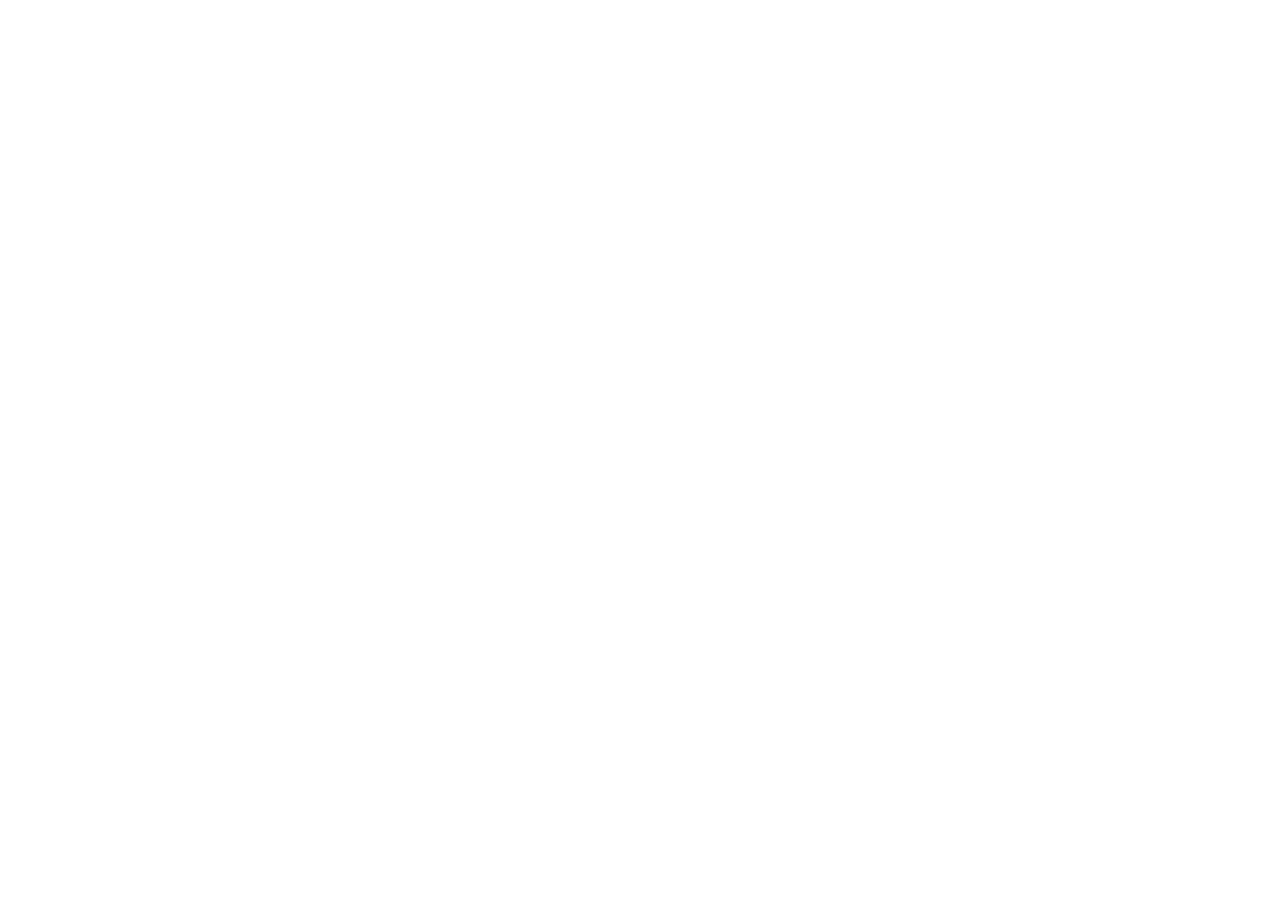
==== index.html @ ed91369b "CSS reset" ====
<!DOCTYPE html>
<html lang="en">

<head>
	<meta charset="UTF-8">
	<meta name="viewport" content="width=device-width, initial-scale=1.0">
	<link rel="stylesheet" href="/style.css">
	<title>Document</title>
</head>

<body>
	<script src="/main.js"></script>
</body>

</html>
---- style.css ----
/* ---------- */
/* RESET */
/* ---------- */

/* https://andy-bell.co.uk/a-more-modern-css-reset/ */

/* box sizing rules */
*, 
*::before,
*::after {
	box-sizing: border-box;
}

/* reset margins */
body, h1, h2, h3, h4, h5, p, figure, picture {
	margin: 0;
}

body {
	line-height: 1.5;
	min-height: 100vh;

}

/* make images easier to work with */
img,
picture {
	max-width: 100%;
	display: block;
}

/* make form elements easier to work with */
input, button, textarea, select {
	font: inherit;
}

/* remove animations for people who've turned them off */
@media (prefers-reduced-motion: reduce) {
	* {
		animation-duration: 0.01ms !important;
		animation-iteration-count: 1 !important;
		transition-duration: 0.01ms !important;
		scroll-behavior: auto !important;
	}
}
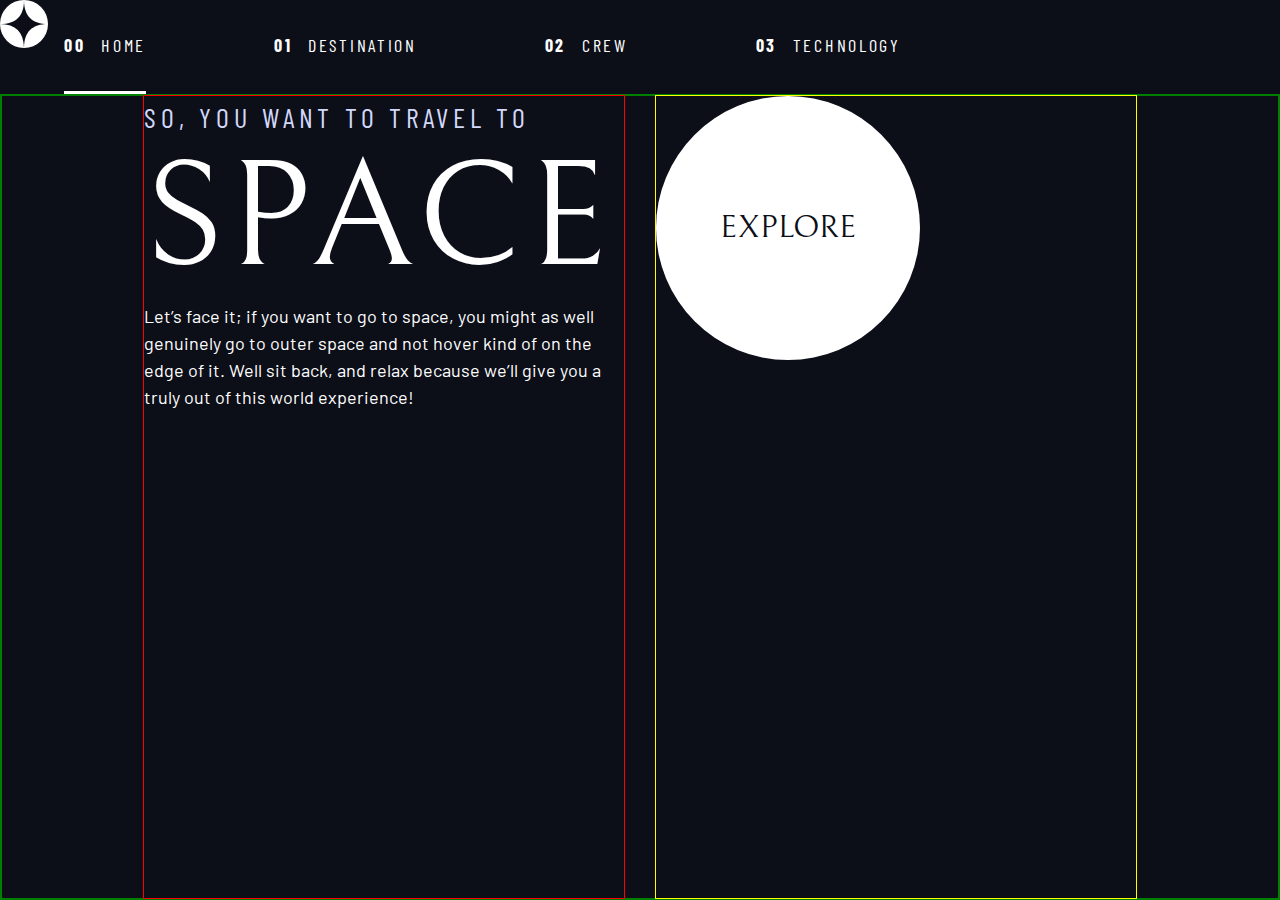
==== commit 8637cf40: "grid settings" ====
--- a/index.html
+++ b/index.html
@@ -2,14 +2,63 @@
 <html lang="en">
 
 <head>
-	<meta charset="UTF-8">
-	<meta name="viewport" content="width=device-width, initial-scale=1.0">
-	<link rel="stylesheet" href="/style.css">
-	<title>Document</title>
+  <meta charset="UTF-8" />
+  <meta name="viewport" content="width=device-width, initial-scale=1.0" />
+  <link rel="icon" type="image/png" sizes="32x32" href="./assets/favicon-32x32.png" />
+  <link rel="preconnect" href="https://fonts.googleapis.com" />
+  <link rel="preconnect" href="https://fonts.gstatic.com" crossorigin />
+  <link
+    href="https://fonts.googleapis.com/css2?family=Barlow+Condensed:wght@400;700&family=Bellefair&family=Barlow:wght@400;700&display=swap"
+    rel="stylesheet" />
+  <link rel="stylesheet" href="style.css" />
+
+  <title>Frontend Mentor | Space tourism website</title>
 </head>
 
-<body>
-	<script src="/main.js"></script>
+<body class="home">
+  <header class="primary-header flex">
+    <div>
+      <img src="/assets/shared/logo.svg" alt="space tourism logo" class="logo" />
+    </div>
+    <nav>
+      <ul class="primary-navigation underline-indicators flex">
+        <li class="active">
+          <a href="index.html" class="ufs-300 ff-sans-cond uppercase text-white letter-spacing-2"><span>00</span>
+            Home</a>
+        </li>
+        <li>
+          <a href="destination.html" class="ufs-300 ff-sans-cond uppercase text-white letter-spacing-2"><span>01</span>
+            Destination</a>
+        </li>
+        <li>
+          <a href="crew.html" class="ufs-300 ff-sans-cond uppercase text-white letter-spacing-2"><span>02</span>
+            Crew</a>
+        </li>
+        <li>
+          <a href="technology.html" class="ufs-300 ff-sans-cond uppercase text-white letter-spacing-2"><span>03</span>
+            Technology</a>
+        </li>
+      </ul>
+    </nav>
+  </header>
+  <div class="grid-container">
+    <div>
+      <h1 class="text-accent fs-500 ff-sans-cond uppercase letter-spacing-1">
+        So, you want to travel to
+        <span class="fs-900 ff-serif text-white">Space</span>
+      </h1>
+      <p>
+        Let’s face it; if you want to go to space, you might as well genuinely
+        go to outer space and not hover kind of on the edge of it. Well sit
+        back, and relax because we’ll give you a truly out of this world
+        experience!
+      </p>
+    </div>
+    <!-- explore button -->
+    <div>
+      <a href="#" class="large-button uppercase ff-serif fs-600 bg-white text-dark">Explore</a>
+    </div>
+  </div>
 </body>
 
 </html>--- a/style.css
+++ b/style.css
@@ -1,46 +1,353 @@
-/* ---------- */
-/* RESET */
-/* ---------- */
-
-/* https://andy-bell.co.uk/a-more-modern-css-reset/ */
-
-/* box sizing rules */
-*, 
+/* ------------------- */
+/* Custom properties   */
+/* ------------------- */
+
+:root {
+	/* colors */
+    --clr-dark: 230 35% 7%;
+    --clr-light: 231 77% 90%;
+    --clr-white: 0 0% 100%;
+/* fonts */
+	 	--fs-900: 9.375rem;
+    --fs-800: 6.25rem;
+    --fs-700: 3.5rem;
+    --fs-600: 2rem;
+    --fs-500: 1.75rem;
+    --fs-400: 1.125rem;
+    --fs-300: 1rem;
+    --fs-200: 0.875rem;
+		/* font-families */
+	--ff-serif: "Bellefair", serif;
+    --ff-sans-cond: "Barlow Condensed", sans-serif;
+    --ff-sans-normal: "Barlow", sans-serif;
+
+		
+	}
+	
+
+
+/* ------------------- */
+/* Reset               */
+/* ------------------- */
+
+/* https://piccalil.li/blog/a-modern-css-reset/ */
+
+/* Box sizing */
+*,
 *::before,
 *::after {
-	box-sizing: border-box;
-}
-
-/* reset margins */
-body, h1, h2, h3, h4, h5, p, figure, picture {
-	margin: 0;
-}
-
+    box-sizing: border-box;
+}
+
+/* Reset margins */
+body,
+h1,
+h2,
+h3,
+h4,
+h5,
+p,
+figure,
+picture {
+    margin: 0; 
+}
+
+h1,
+h2,
+h3,
+h4,
+h5,
+h6,
+p {
+	font-weight: 400;
+}
+
+h1,
+h2,
+h3,
+h4,
+h5,
+h6 {
+	text-transform: uppercase;
+}
+/* set up the body */
 body {
-	line-height: 1.5;
-	min-height: 100vh;
-
+    font-family: var(--ff-sans-normal);
+    font-size: var(--fs-400);
+    color: hsl(var(--clr-white));	
+    background-color: hsl( var(--clr-dark));
+  	line-height: 1.5;
+  	min-height: 100vh;
+    display: grid;
+    grid-template-rows: min-content 1fr;
 }
 
 /* make images easier to work with */
 img,
-picture {
-	max-width: 100%;
-	display: block;
+picutre {
+    max-width: 100%;
+    display: block;
 }
 
 /* make form elements easier to work with */
-input, button, textarea, select {
-	font: inherit;
+input,
+button,
+textarea,
+select {
+    font: inherit;
 }
 
 /* remove animations for people who've turned them off */
-@media (prefers-reduced-motion: reduce) {
-	* {
-		animation-duration: 0.01ms !important;
-		animation-iteration-count: 1 !important;
-		transition-duration: 0.01ms !important;
-		scroll-behavior: auto !important;
-	}
-}
-
+@media (prefers-reduced-motion: reduce) {  
+  *,
+  *::before,
+  *::after {
+    animation-duration: 0.01ms !important;
+    animation-iteration-count: 1 !important;
+    transition-duration: 0.01ms !important;
+    scroll-behavior: auto !important;
+  }
+}
+
+
+/* ------------------- */
+/* Utility classes     */
+/* ------------------- */
+
+/* general */
+
+.flex {
+    display: flex;
+    gap: var(--gap, 1rem);
+}
+
+.grid {
+    display: grid;
+    gap: var(--gap, 1rem);
+}
+
+/* .flow  > *:where(:not(:first-child)) {
+    margin-top: var(--flow-space, 1rem);
+    outline: 1px solid red;
+} */
+
+.container {
+    padding-inline: 2em;
+    margin-inline: auto;
+    max-width: 80rem;
+}
+
+.grid-container {
+    display: grid;
+    column-gap: var(--container-gap, 2rem);
+    grid-template-columns: minmax(2rem, 1fr) repeat(2, minmax(0, 30rem)) minmax(2rem, 1fr);
+    border: 2px solid green;
+}
+
+@media (min-width: 720px ) {
+    .grid-container {
+        display: grid;
+        column-gap: var(--container-gap, 2rem);
+        grid-template-columns: minmax(2rem, 1fr) repeat(2, minmax(0, 30rem)) minmax(2rem, 1fr);
+        border: 2px solid green;
+    }
+
+    .grid-container > *:first-child {
+        grid-column: 2;
+        outline: 1px solid red;
+    }
+
+    .grid-container > *:last-child {
+        grid-column: 3;
+        outline: 1px solid yellow;
+    }
+}
+
+.grid-container > *:first-child {
+    grid-column: 2;
+    outline: 1px solid red;
+}
+
+.grid-container > *:last-child {
+    grid-column: 3;
+    outline: 1px solid yellow;
+}
+
+.sr-only {
+  position: absolute; 
+  width: 1px;
+  height: 1px;
+  padding: 0;
+  margin: -1px; 
+  overflow: hidden;
+  clip: rect(0, 0, 0, 0);
+  white-space: nowrap; /* added line */
+  border: 0;
+}
+
+/* colors */
+
+.bg-dark { background-color: hsl( var(--clr-dark) );}
+.bg-accent { background-color: hsl( var(--clr-light) );}
+.bg-white { background-color: hsl( var(--clr-white) );}
+
+.text-dark { color: hsl( var(--clr-dark) );}
+.text-accent { color: hsl( var(--clr-light) );}
+.text-white { color: hsl( var(--clr-white) );}
+
+/* typography */
+
+.ff-serif { font-family: var(--ff-serif); } 
+.ff-sans-cond { font-family: var(--ff-sans-cond); } 
+.ff-sans-normal { font-family: var(--ff-sans-normal); } 
+
+.letter-spacing-1 { letter-spacing: 4.75px; } 
+.letter-spacing-2 { letter-spacing: 2.7px; } 
+.letter-spacing-3 { letter-spacing: 2.35px; } 
+
+.uppercase { text-transform: uppercase; }
+
+.fs-900 { font-size: var(--fs-900); }
+.fs-800 { font-size: var(--fs-800); }
+.fs-700 { font-size: var(--fs-700); }
+.fs-600 { font-size: var(--fs-600); }
+.fs-500 { font-size: var(--fs-500); }
+.fs-400 { font-size: var(--fs-400); }
+.fs-300 { font-size: var(--fs-300); }
+.fs-200 { font-size: var(--fs-200); }
+
+.fs-900,
+.fs-800,
+.fs-700,
+.fs-600 {
+    line-height: 1.1;
+}
+
+.numbered-title {
+    font-family: var(--ff-sans-cond);
+    font-size: var(--fs-500);
+    text-transform: uppercase;
+    letter-spacing: 4.72px;
+    color: hsl( var(--clr-white) );
+}
+
+.numbered-title span {
+    margin-right: .5em;
+    font-weight: 700;
+    color:hsl( var(--clr-white)/.25 );
+}
+
+/* ------------------- */
+/* Components   */
+/* ------------------- */
+
+.large-button {
+    position: relative;
+    display: inline-grid;
+    z-index: 1;
+    place-items: center;
+    padding: 0 2em;
+    aspect-ratio: 1;
+    border-radius: 50%;
+    text-decoration: none;
+}
+
+.large-button::after {
+    content: '';
+    position: absolute;
+    z-index: -1;
+    width: 100%;
+    height: 100%;
+    background:  hsl(var(--clr-white)/.15);
+    border-radius: 50%;
+    opacity: 0;
+    transition: opacity 500ms linear,  transform 750ms ease-in-out;
+}
+
+.large-button:hover::after,
+.large-button:focus::after {
+    opacity: 1;
+    transform: scale(1.5);
+}
+
+.primary-navigation {
+    --gap: 8rem;
+    --underline-gap: 2rem;
+    list-style: none;
+    padding: 0;
+    margin: 0;
+}
+
+.primary-navigation a {
+    text-decoration: none;
+}
+
+.primary-navigation a > span {
+    font-weight: 700;
+    margin-right: .5em;
+}
+
+.underline-indicators > * {
+    cursor: pointer;
+    padding: var(--underline-gap, 1rem) 0;
+    border: 0;
+    border-bottom: .2rem solid hsl( var(--clr-white) / 0 );
+}
+
+.underline-indicators > *:hover,
+.underline-indicators > *:focus
+{
+    border-color: hsl(var(--clr-white)/.5);
+}
+
+.underline-indicators > .active,
+.underline-indicators > [aria-selected="true"]
+{
+    color: hsl(var(--clr-white)/1);        
+    border-color: hsl(var(--clr-white)/1);
+}
+
+.tab-list {
+    --gap: 2rem;  
+}
+
+.dot-indicators > * {
+    cursor: pointer;
+    border: 0;
+    border-radius: 50%;
+    padding: .5rem;
+    background-color: hsl(var(--clr-white)/.25);
+}
+
+.dot-indicators > *:hover,
+.dot-indicators > *:focus
+{
+    background-color: hsl(var(--clr-white)/.5);
+}
+
+.dot-indicators > [aria-selected="true"]
+{
+    background-color: hsl(var(--clr-white)/1);
+}
+
+.numbered-indicators > * {
+    cursor: pointer;
+    border-radius: 50%;
+    padding: 1rem;
+    color: white;
+    background-color: hsl(var(--clr-dark));
+    border-style: solid;
+    border-color: hsl(var(--clr-white)/.25);
+}
+
+.numbered-indicators > *:hover,
+.numbered-indicators > *:focus
+{
+    border-color: hsl(var(--clr-white));
+}
+
+.numbered-indicators > [aria-selected="true"]
+{
+    background-color: hsl(var(--clr-white));
+    color: hsl(var(--clr-dark));
+}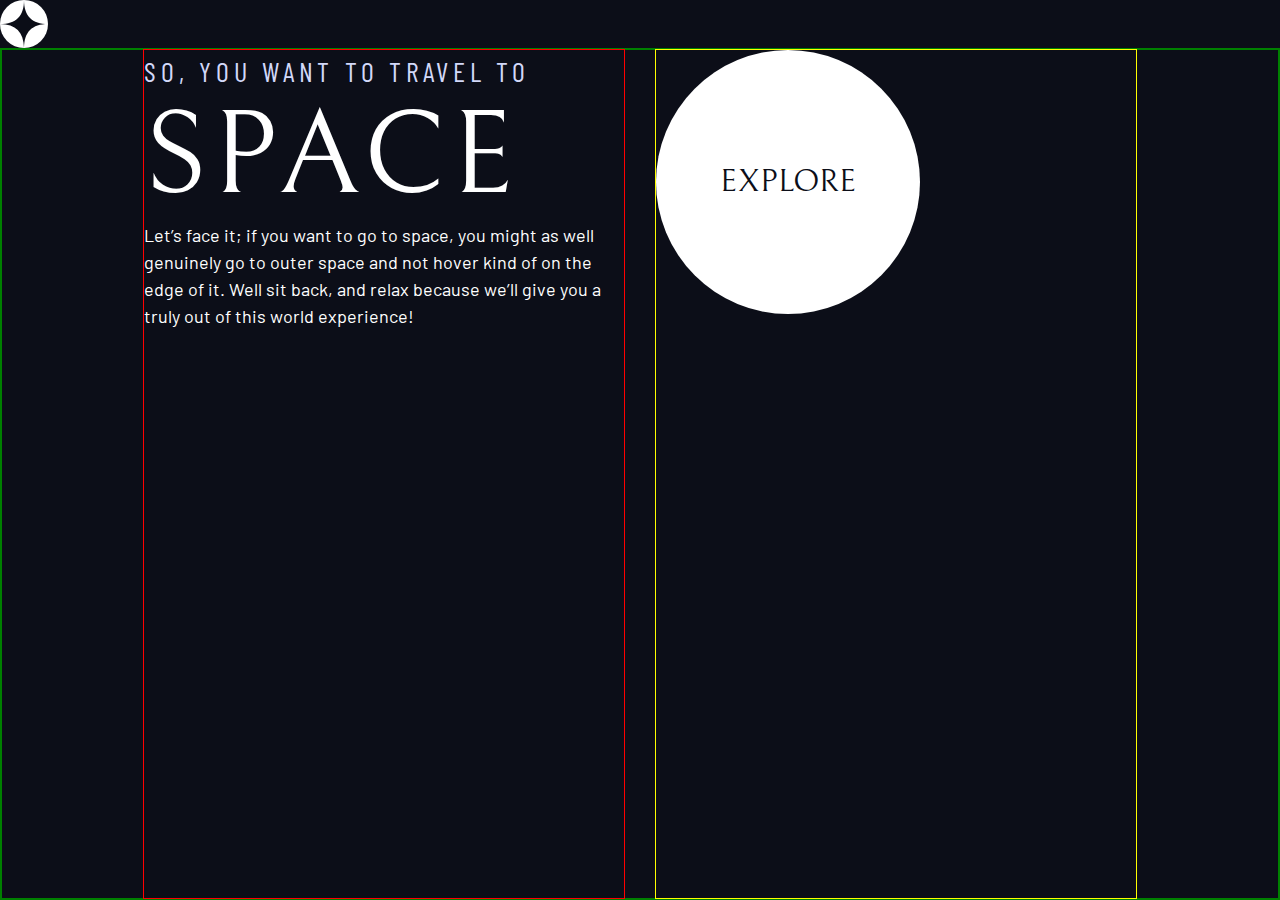
==== commit 7e41ded6: "responsive typography 1" ====
--- a/index.html
+++ b/index.html
@@ -20,7 +20,7 @@
     <div>
       <img src="/assets/shared/logo.svg" alt="space tourism logo" class="logo" />
     </div>
-    <nav>
+    <!-- <nav>
       <ul class="primary-navigation underline-indicators flex">
         <li class="active">
           <a href="index.html" class="ufs-300 ff-sans-cond uppercase text-white letter-spacing-2"><span>00</span>
@@ -39,7 +39,7 @@
             Technology</a>
         </li>
       </ul>
-    </nav>
+    </nav> -->
   </header>
   <div class="grid-container">
     <div>
--- a/style.css
+++ b/style.css
@@ -8,23 +8,40 @@
     --clr-light: 231 77% 90%;
     --clr-white: 0 0% 100%;
 /* fonts */
-	 	--fs-900: 9.375rem;
-    --fs-800: 6.25rem;
-    --fs-700: 3.5rem;
-    --fs-600: 2rem;
+    --fs-900: clamp(5rem, 8vw + 1rem, 9.375rem);
+    --fs-800: 3.5rem;
+    --fs-700: 1.5rem;
+    --fs-600: 1rem;
     --fs-500: 1.75rem;
-    --fs-400: 1.125rem;
+    --fs-400: 0.9375rem;
     --fs-300: 1rem;
     --fs-200: 0.875rem;
-		/* font-families */
+    /* font-families */
 	--ff-serif: "Bellefair", serif;
     --ff-sans-cond: "Barlow Condensed", sans-serif;
     --ff-sans-normal: "Barlow", sans-serif;
-
-		
 	}
-	
-
+
+@media (min-width: 35em) {
+    :root {
+        --fs-800: 5rem;
+        --fs-700: 2.5rem;
+        --fs-600: 1.5rem;
+        --fs-400: 1rem;
+}
+    }
+
+@media (min-width: 45em) {
+    :root {
+        --fs-800: 6.25rem;
+        --fs-700: 3.5rem;
+        --fs-600: 2rem;
+        --fs-500: 1.75rem;
+        --fs-400: 1.125rem;
+        --fs-300: 1rem;
+        --fs-200: 0.875rem;
+        }
+}
 
 /* ------------------- */
 /* Reset               */
@@ -78,6 +95,7 @@
     background-color: hsl( var(--clr-dark));
   	line-height: 1.5;
   	min-height: 100vh;
+
     display: grid;
     grid-template-rows: min-content 1fr;
 }
@@ -126,10 +144,9 @@
     gap: var(--gap, 1rem);
 }
 
-/* .flow  > *:where(:not(:first-child)) {
+.flow > *:where(:not(:first-child)) {
     margin-top: var(--flow-space, 1rem);
-    outline: 1px solid red;
-} */
+}
 
 .container {
     padding-inline: 2em;
@@ -139,19 +156,15 @@
 
 .grid-container {
     display: grid;
-    column-gap: var(--container-gap, 2rem);
-    grid-template-columns: minmax(2rem, 1fr) repeat(2, minmax(0, 30rem)) minmax(2rem, 1fr);
     border: 2px solid green;
 }
 
-@media (min-width: 720px ) {
+@media (min-width: 45em) {
     .grid-container {
-        display: grid;
         column-gap: var(--container-gap, 2rem);
         grid-template-columns: minmax(2rem, 1fr) repeat(2, minmax(0, 30rem)) minmax(2rem, 1fr);
-        border: 2px solid green;
     }
-
+    
     .grid-container > *:first-child {
         grid-column: 2;
         outline: 1px solid red;
@@ -161,16 +174,6 @@
         grid-column: 3;
         outline: 1px solid yellow;
     }
-}
-
-.grid-container > *:first-child {
-    grid-column: 2;
-    outline: 1px solid red;
-}
-
-.grid-container > *:last-child {
-    grid-column: 3;
-    outline: 1px solid yellow;
 }
 
 .sr-only {
@@ -243,12 +246,12 @@
 
 .large-button {
     position: relative;
+    z-index: 1;
     display: inline-grid;
-    z-index: 1;
     place-items: center;
     padding: 0 2em;
+    border-radius: 50%;
     aspect-ratio: 1;
-    border-radius: 50%;
     text-decoration: none;
 }
 
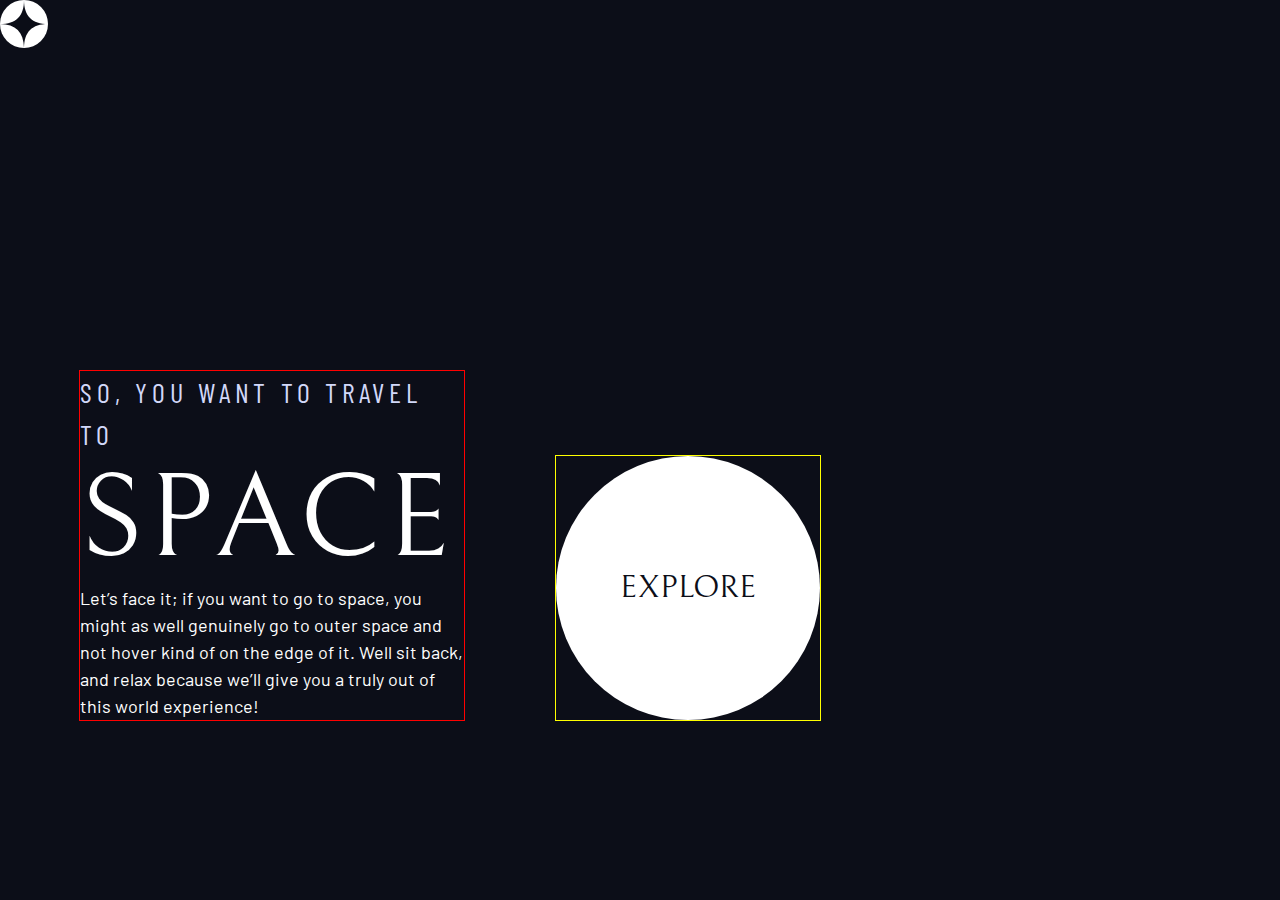
==== commit 46038a12: "layout settings" ====
--- a/index.html
+++ b/index.html
@@ -41,11 +41,11 @@
       </ul>
     </nav> -->
   </header>
-  <div class="grid-container">
+  <div class="grid-container grid-container--home" style="max-width: 60rem">
     <div>
       <h1 class="text-accent fs-500 ff-sans-cond uppercase letter-spacing-1">
         So, you want to travel to
-        <span class="fs-900 ff-serif text-white">Space</span>
+        <span class="d-block fs-900 ff-serif text-white">Space</span>
       </h1>
       <p>
         Let’s face it; if you want to go to space, you might as well genuinely
--- a/style.css
+++ b/style.css
@@ -139,6 +139,10 @@
     gap: var(--gap, 1rem);
 }
 
+.d-block {
+    display: block;
+}
+
 .grid {
     display: grid;
     gap: var(--gap, 1rem);
@@ -155,12 +159,21 @@
 }
 
 .grid-container {
+    text-align: center;
     display: grid;
-    border: 2px solid green;
-}
+    place-items: center;
+    padding-inline: 1rem;
+    /* border: 2px solid green; */
+}
+
+.grid-container * {
+    max-width: 50ch;
+}
+
 
 @media (min-width: 45em) {
     .grid-container {
+        text-align: left;
         column-gap: var(--container-gap, 2rem);
         grid-template-columns: minmax(2rem, 1fr) repeat(2, minmax(0, 30rem)) minmax(2rem, 1fr);
     }
@@ -173,6 +186,11 @@
     .grid-container > *:last-child {
         grid-column: 3;
         outline: 1px solid yellow;
+    }
+
+    .grid-container--home {
+        padding-bottom: max(6rem, 20vh);
+        align-items: end;
     }
 }
 
@@ -245,6 +263,7 @@
 /* ------------------- */
 
 .large-button {
+    font-size: 2rem;
     position: relative;
     z-index: 1;
     display: inline-grid;
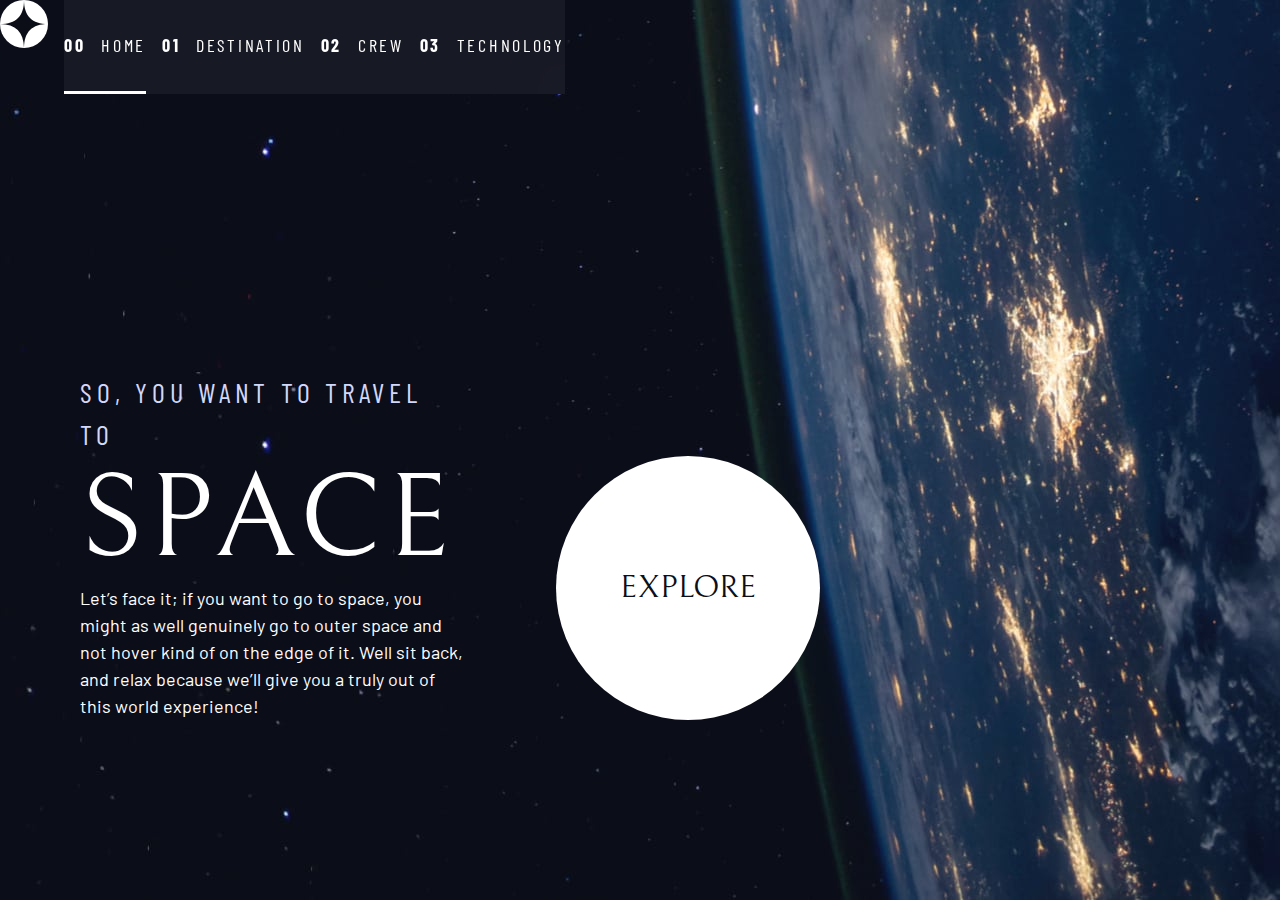
==== commit 9982b087: "mobile navigation styling & js" ====
--- a/index.html
+++ b/index.html
@@ -11,6 +11,7 @@
     href="https://fonts.googleapis.com/css2?family=Barlow+Condensed:wght@400;700&family=Bellefair&family=Barlow:wght@400;700&display=swap"
     rel="stylesheet" />
   <link rel="stylesheet" href="style.css" />
+  <script src="/index.js" defer></script>
 
   <title>Frontend Mentor | Space tourism website</title>
 </head>
@@ -20,8 +21,10 @@
     <div>
       <img src="/assets/shared/logo.svg" alt="space tourism logo" class="logo" />
     </div>
-    <!-- <nav>
-      <ul class="primary-navigation underline-indicators flex">
+    <button class="mobile-nav-toggle" aria-controls="primary-navigation"><span class="sr-only"
+        aria-expanded="false">Menu</span></button>
+    <nav>
+      <ul id="primary-navigation" data-visible="false" class="primary-navigation underline-indicators flex">
         <li class="active">
           <a href="index.html" class="ufs-300 ff-sans-cond uppercase text-white letter-spacing-2"><span>00</span>
             Home</a>
@@ -39,7 +42,7 @@
             Technology</a>
         </li>
       </ul>
-    </nav> -->
+    </nav>
   </header>
   <div class="grid-container grid-container--home" style="max-width: 60rem">
     <div>
@@ -59,6 +62,7 @@
       <a href="#" class="large-button uppercase ff-serif fs-600 bg-white text-dark">Explore</a>
     </div>
   </div>
+
 </body>
 
 </html>--- a/style.css
+++ b/style.css
@@ -98,6 +98,7 @@
 
     display: grid;
     grid-template-rows: min-content 1fr;
+    overflow-x: hidden;
 }
 
 /* make images easier to work with */
@@ -180,12 +181,10 @@
     
     .grid-container > *:first-child {
         grid-column: 2;
-        outline: 1px solid red;
     }
 
     .grid-container > *:last-child {
         grid-column: 3;
-        outline: 1px solid yellow;
     }
 
     .grid-container--home {
@@ -293,11 +292,54 @@
 }
 
 .primary-navigation {
-    --gap: 8rem;
+    /* --gap: 8rem; */
     --underline-gap: 2rem;
     list-style: none;
     padding: 0;
     margin: 0;
+    background-color: hsl(var(--clr-white)/.05);
+    backdrop-filter: blur(2rem);
+}
+
+.primary-navigation[data-visible="true"] {
+    transform: translateX(0);
+}
+
+.mobile-nav-toggle {
+    display: none;
+}
+
+@media (max-width: 35rem) {
+    .primary-navigation {
+        --underline-gap: 0rem;
+        position: fixed;
+        z-index: 1000;
+        inset: 0 0 0 20%;
+        list-style: none;
+        padding: min(20rem, 15vh) 2rem;
+        margin: 0;
+        flex-direction: column;
+        transform: translateX(100%);
+    }
+
+    .mobile-nav-toggle {
+    display: block;
+    position: absolute;
+    z-index: 2000;
+    right: 1rem;
+    top: 2rem;
+    background: transparent;
+    background-image: url("/assets/shared/icon-hamburger.svg");
+    background-repeat: no-repeat;
+    width: 1.5rem;
+    aspect-ratio: 1;
+    border: 0;
+
+}
+
+    .primary-navigation.underline-indicators > .active {
+        border: 0;
+    }
 }
 
 .primary-navigation a {
@@ -372,4 +414,35 @@
 {
     background-color: hsl(var(--clr-white));
     color: hsl(var(--clr-dark));
+}
+
+/* ------------------- */
+/* Page specifics  */
+/* ------------------- */
+
+
+body {
+    background-size: cover;
+    background-position: bottom center;
+}
+.home {
+    background-image: url("./assets/home/background-home-mobile.jpg");
+}
+
+@media (min-width: 35rem) {
+    body {
+    background-size: cover;
+    background-position: center center;
+}
+    
+    .home {
+        background-image: url("./assets/home/background-home-tablet.jpg");
+    }
+}
+
+@media (min-width: 45rem) {
+    
+    .home {
+        background-image: url("./assets/home/background-home-desktop.jpg");
+    }
 }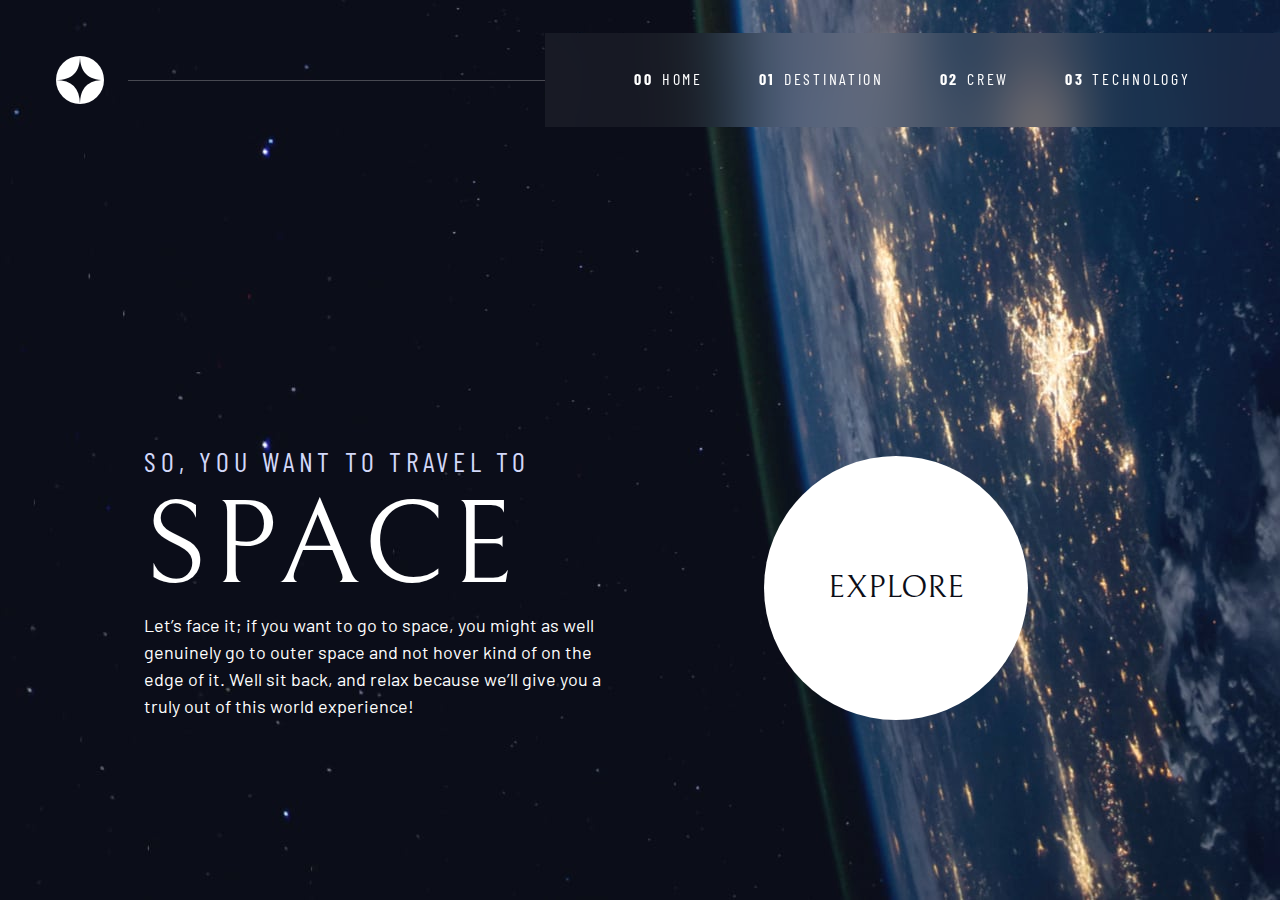
==== commit 922e5bb8: "accessibility" ====
--- a/index.html
+++ b/index.html
@@ -17,6 +17,7 @@
 </head>
 
 <body class="home">
+  <a href="#main" class="skip-to-content">Skip to content</a>
   <header class="primary-header flex">
     <div>
       <img src="/assets/shared/logo.svg" alt="space tourism logo" class="logo" />
@@ -26,25 +27,26 @@
     <nav>
       <ul id="primary-navigation" data-visible="false" class="primary-navigation underline-indicators flex">
         <li class="active">
-          <a href="index.html" class="ufs-300 ff-sans-cond uppercase text-white letter-spacing-2"><span>00</span>
-            Home</a>
+          <a href="index.html" class="fs-300 ff-sans-cond uppercase text-white letter-spacing-2"><span
+              aria-hidden="true">00</span>Home</a>
         </li>
         <li>
-          <a href="destination.html" class="ufs-300 ff-sans-cond uppercase text-white letter-spacing-2"><span>01</span>
-            Destination</a>
+          <a href="destination.html" class="fs-300 ff-sans-cond uppercase text-white letter-spacing-2"><span
+              aria-hidden="true">01</span>Destination</a>
         </li>
         <li>
-          <a href="crew.html" class="ufs-300 ff-sans-cond uppercase text-white letter-spacing-2"><span>02</span>
-            Crew</a>
+          <a href="crew.html" class="fs-300 ff-sans-cond uppercase text-white letter-spacing-2"><span
+              aria-hidden="true">02</span>Crew</a>
         </li>
         <li>
-          <a href="technology.html" class="ufs-300 ff-sans-cond uppercase text-white letter-spacing-2"><span>03</span>
-            Technology</a>
+          <a href="technology.html" class="fs-300 ff-sans-cond uppercase text-white letter-spacing-2"><span
+              aria-hidden="true">03</span>Technology</a>
         </li>
       </ul>
     </nav>
   </header>
-  <div class="grid-container grid-container--home" style="max-width: 60rem">
+
+  <main id="main" class="grid-container grid-container--home">
     <div>
       <h1 class="text-accent fs-500 ff-sans-cond uppercase letter-spacing-1">
         So, you want to travel to
@@ -61,7 +63,7 @@
     <div>
       <a href="#" class="large-button uppercase ff-serif fs-600 bg-white text-dark">Explore</a>
     </div>
-  </div>
+  </main>
 
 </body>
 
--- a/style.css
+++ b/style.css
@@ -205,6 +205,20 @@
   border: 0;
 }
 
+.skip-to-content {
+    position: absolute;
+    z-index: 1000;
+    background: hsl( var(--clr-white) );
+    color: hsl( var(--clr-dark) );
+    padding: .5em 1em;
+    margin-inline: auto;
+    transform: translateY(-100%);
+    transition: transform 250ms ease-in;
+}
+
+.skip-to-content:focus {
+    transform: translateY(0);
+}
 /* colors */
 
 .bg-dark { background-color: hsl( var(--clr-dark) );}
@@ -291,14 +305,34 @@
     transform: scale(1.5);
 }
 
+/* primary-header */
+
+.logo {
+    margin: clamp(1.5rem, 5vw, 3.5rem);
+}
+
+.primary-header {
+    justify-content: space-between;
+    align-items: center;
+}
+
 .primary-navigation {
-    /* --gap: 8rem; */
+    --gap: clamp(1.5rem, 5vw, 3.5rem);
     --underline-gap: 2rem;
     list-style: none;
     padding: 0;
     margin: 0;
     background-color: hsl(var(--clr-white)/.05);
     backdrop-filter: blur(2rem);
+}
+
+.primary-navigation a {
+    text-decoration: none;
+}
+
+.primary-navigation a > span {
+    font-weight: 700;
+    margin-right: .5em;
 }
 
 .primary-navigation[data-visible="true"] {
@@ -320,35 +354,70 @@
         margin: 0;
         flex-direction: column;
         transform: translateX(100%);
-    }
-
-    .mobile-nav-toggle {
-    display: block;
-    position: absolute;
-    z-index: 2000;
-    right: 1rem;
-    top: 2rem;
-    background: transparent;
-    background-image: url("/assets/shared/icon-hamburger.svg");
-    background-repeat: no-repeat;
-    width: 1.5rem;
-    aspect-ratio: 1;
+        transition: transform 500ms ease-in-out;
+    }
+
+        .mobile-nav-toggle {
+        display: block;
+        position: absolute;
+        z-index: 2000;
+        right: 1rem;
+        top: 2rem;
+        background: transparent;
+        background-image: url("/assets/shared/icon-hamburger.svg");
+        background-repeat: no-repeat;
+        background-position: center;
+        width: 1.5rem;
+        aspect-ratio: 1;
+        border: 0;
+    }
+    .mobile-nav-toggle[aria-expanded="true"] {
+    background-image: url("/assets/shared/icon-close.svg");
+        }
+    .mobile-nav-toggle:focus-visible {
+        outline: 5px solid white;
+        outline-offset: 5px;
+    }
+}   
+
+.primary-navigation.underline-indicators > .active {
     border: 0;
-
-}
-
-    .primary-navigation.underline-indicators > .active {
-        border: 0;
-    }
-}
-
-.primary-navigation a {
-    text-decoration: none;
-}
-
-.primary-navigation a > span {
-    font-weight: 700;
-    margin-right: .5em;
+}
+
+@media (min-width: 35em) {
+
+
+    .primary-navigation {
+        padding-inline: clamp(3rem, 7vw, 7rem);
+    }
+}
+
+@media (min-width: 35em) and (max-width: 44.999em) {
+    .primary-navigation a > span {
+        display: none;
+    }
+}
+
+@media (min-width: 45em) {
+    .primary-navigation {
+        margin-block: 2rem;
+    }
+
+
+    .primary-header::before {
+        content: '';
+        display: block;
+        position: relative;
+        height: 1px;
+        width: 100%;
+        margin-right: -2.5rem;
+        background: hsl(var(--clr-white)/.25);
+        order: 1;
+    }
+
+    nav {
+        order: 2;
+    }
 }
 
 .underline-indicators > * {
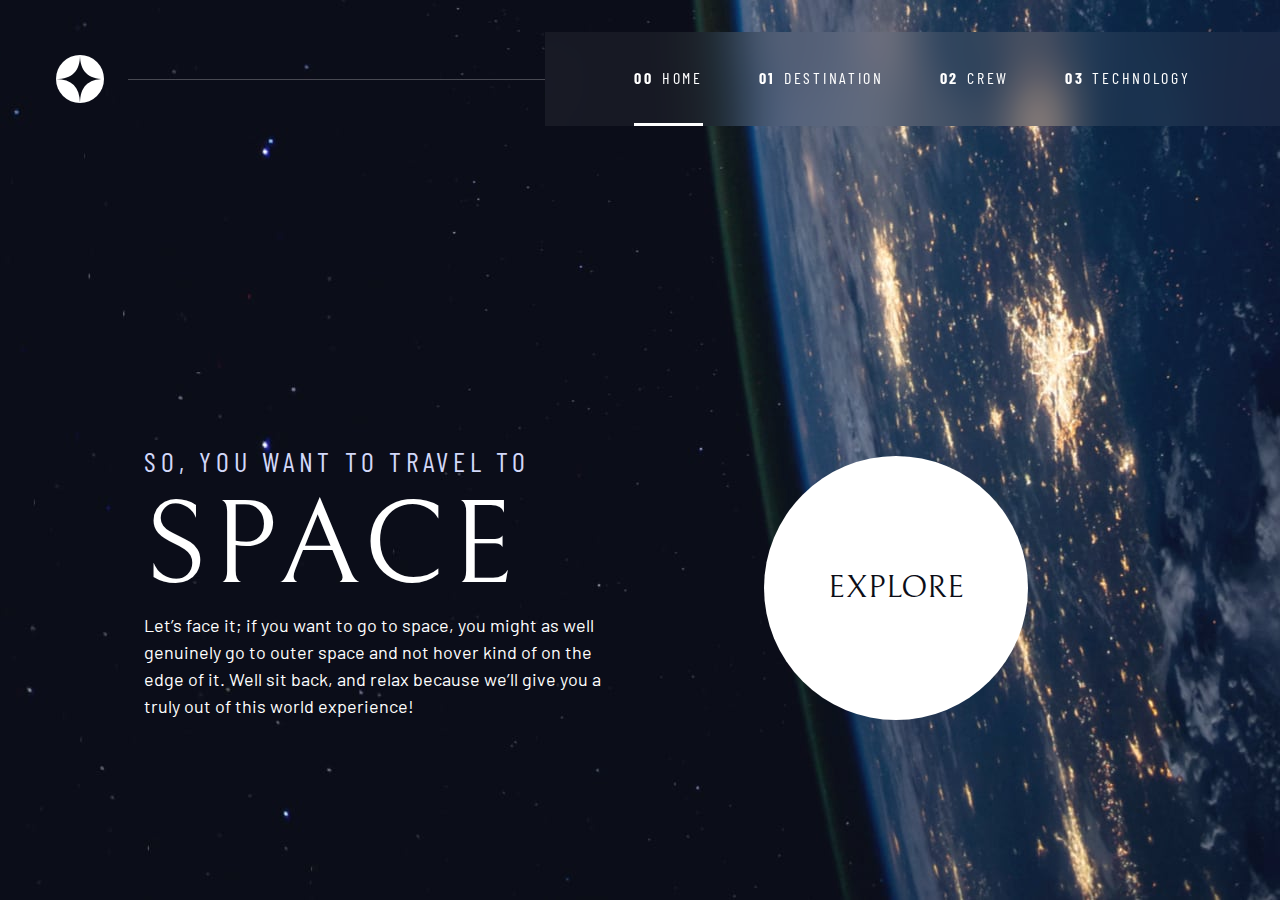
==== commit 51d68091: "pages links correction, add technology.html" ====
--- a/index.html
+++ b/index.html
@@ -61,7 +61,7 @@
     </div>
     <!-- explore button -->
     <div>
-      <a href="#" class="large-button uppercase ff-serif fs-600 bg-white text-dark">Explore</a>
+      <a href="/destination.html" class="large-button uppercase ff-serif fs-600 bg-white text-dark">Explore</a>
     </div>
   </main>
 
--- a/style.css
+++ b/style.css
@@ -3,45 +3,48 @@
 /* ------------------- */
 
 :root {
-	/* colors */
+    /* colors */
     --clr-dark: 230 35% 7%;
     --clr-light: 231 77% 90%;
     --clr-white: 0 0% 100%;
-/* fonts */
+    
+    /* font-sizes */
     --fs-900: clamp(5rem, 8vw + 1rem, 9.375rem);
     --fs-800: 3.5rem;
     --fs-700: 1.5rem;
     --fs-600: 1rem;
-    --fs-500: 1.75rem;
+    --fs-500: 1rem;
     --fs-400: 0.9375rem;
     --fs-300: 1rem;
     --fs-200: 0.875rem;
+    
     /* font-families */
-	--ff-serif: "Bellefair", serif;
+    --ff-serif: "Bellefair", serif;
     --ff-sans-cond: "Barlow Condensed", sans-serif;
     --ff-sans-normal: "Barlow", sans-serif;
-	}
+}
 
 @media (min-width: 35em) {
     :root {
         --fs-800: 5rem;
         --fs-700: 2.5rem;
         --fs-600: 1.5rem;
+        --fs-500: 1.25rem;
         --fs-400: 1rem;
-}
-    }
+    }
+}
 
 @media (min-width: 45em) {
     :root {
+        /* font-sizes */
         --fs-800: 6.25rem;
         --fs-700: 3.5rem;
         --fs-600: 2rem;
         --fs-500: 1.75rem;
         --fs-400: 1.125rem;
-        --fs-300: 1rem;
-        --fs-200: 0.875rem;
-        }
-}
+    }
+}
+
 
 /* ------------------- */
 /* Reset               */
@@ -76,28 +79,21 @@
 h5,
 h6,
 p {
-	font-weight: 400;
-}
-
-h1,
-h2,
-h3,
-h4,
-h5,
-h6 {
-	text-transform: uppercase;
-}
+    font-weight: 400;
+}
+
 /* set up the body */
 body {
     font-family: var(--ff-sans-normal);
     font-size: var(--fs-400);
-    color: hsl(var(--clr-white));	
-    background-color: hsl( var(--clr-dark));
-  	line-height: 1.5;
-  	min-height: 100vh;
-
+    color: hsl( var(--clr-white) );
+    background-color: hsl( var(--clr-dark) );
+    line-height: 1.5;
+    min-height: 100vh;
+    
     display: grid;
     grid-template-rows: min-content 1fr;
+    
     overflow-x: hidden;
 }
 
@@ -140,57 +136,27 @@
     gap: var(--gap, 1rem);
 }
 
-.d-block {
-    display: block;
-}
-
 .grid {
     display: grid;
     gap: var(--gap, 1rem);
 }
 
+.d-block {
+    display: block;
+}
+
 .flow > *:where(:not(:first-child)) {
     margin-top: var(--flow-space, 1rem);
+}
+
+.flow--space-small {
+    --flow-space: .75rem;
 }
 
 .container {
     padding-inline: 2em;
     margin-inline: auto;
     max-width: 80rem;
-}
-
-.grid-container {
-    text-align: center;
-    display: grid;
-    place-items: center;
-    padding-inline: 1rem;
-    /* border: 2px solid green; */
-}
-
-.grid-container * {
-    max-width: 50ch;
-}
-
-
-@media (min-width: 45em) {
-    .grid-container {
-        text-align: left;
-        column-gap: var(--container-gap, 2rem);
-        grid-template-columns: minmax(2rem, 1fr) repeat(2, minmax(0, 30rem)) minmax(2rem, 1fr);
-    }
-    
-    .grid-container > *:first-child {
-        grid-column: 2;
-    }
-
-    .grid-container > *:last-child {
-        grid-column: 3;
-    }
-
-    .grid-container--home {
-        padding-bottom: max(6rem, 20vh);
-        align-items: end;
-    }
 }
 
 .sr-only {
@@ -207,9 +173,9 @@
 
 .skip-to-content {
     position: absolute;
-    z-index: 1000;
+    z-index: 9999;
     background: hsl( var(--clr-white) );
-    color: hsl( var(--clr-dark) );
+    color: hsl( var(--clr-dark) ); 
     padding: .5em 1em;
     margin-inline: auto;
     transform: translateY(-100%);
@@ -219,6 +185,7 @@
 .skip-to-content:focus {
     transform: translateY(0);
 }
+
 /* colors */
 
 .bg-dark { background-color: hsl( var(--clr-dark) );}
@@ -261,18 +228,18 @@
     font-family: var(--ff-sans-cond);
     font-size: var(--fs-500);
     text-transform: uppercase;
-    letter-spacing: 4.72px;
-    color: hsl( var(--clr-white) );
+    letter-spacing: 4.72px; 
 }
 
 .numbered-title span {
     margin-right: .5em;
     font-weight: 700;
-    color:hsl( var(--clr-white)/.25 );
-}
-
-/* ------------------- */
-/* Components   */
+    color: hsl( var(--clr-white) / .25);
+}
+
+
+/* ------------------- */
+/* Compontents         */
 /* ------------------- */
 
 .large-button {
@@ -293,12 +260,12 @@
     z-index: -1;
     width: 100%;
     height: 100%;
-    background:  hsl(var(--clr-white)/.15);
+    background: hsl( var(--clr-white) / .1);
     border-radius: 50%;
     opacity: 0;
-    transition: opacity 500ms linear,  transform 750ms ease-in-out;
-}
-
+    transition: opacity 500ms linear, transform 750ms ease-in-out;
+}
+ 
 .large-button:hover::after,
 .large-button:focus::after {
     opacity: 1;
@@ -308,7 +275,7 @@
 /* primary-header */
 
 .logo {
-    margin: clamp(1.5rem, 5vw, 3.5rem);
+    margin: 1.5rem clamp(1.5rem, 5vw, 3.5rem);
 }
 
 .primary-header {
@@ -322,8 +289,8 @@
     list-style: none;
     padding: 0;
     margin: 0;
-    background-color: hsl(var(--clr-white)/.05);
-    backdrop-filter: blur(2rem);
+    background: hsl( var(--clr-white) / 0.05);
+    backdrop-filter: blur(1.5rem);
 }
 
 .primary-navigation a {
@@ -335,20 +302,16 @@
     margin-right: .5em;
 }
 
-.primary-navigation[data-visible="true"] {
-    transform: translateX(0);
-}
-
 .mobile-nav-toggle {
     display: none;
 }
 
 @media (max-width: 35rem) {
     .primary-navigation {
-        --underline-gap: 0rem;
+        --underline-gap: .5rem;
         position: fixed;
         z-index: 1000;
-        inset: 0 0 0 20%;
+        inset: 0 0 0 30%;
         list-style: none;
         padding: min(20rem, 15vh) 2rem;
         margin: 0;
@@ -356,37 +319,42 @@
         transform: translateX(100%);
         transition: transform 500ms ease-in-out;
     }
-
-        .mobile-nav-toggle {
+    
+    .primary-navigation[data-visible="true"] {
+        transform: translateX(0);
+    }
+    
+    .primary-navigation.underline-indicators > .active {
+       border: 0;
+    }
+    
+    .mobile-nav-toggle {
         display: block;
         position: absolute;
         z-index: 2000;
         right: 1rem;
         top: 2rem;
         background: transparent;
-        background-image: url("/assets/shared/icon-hamburger.svg");
+        background-image: url(./assets/shared/icon-hamburger.svg);
         background-repeat: no-repeat;
         background-position: center;
         width: 1.5rem;
         aspect-ratio: 1;
         border: 0;
     }
+    
     .mobile-nav-toggle[aria-expanded="true"] {
-    background-image: url("/assets/shared/icon-close.svg");
-        }
+        background-image: url(./assets/shared/icon-close.svg);
+    }
+    
     .mobile-nav-toggle:focus-visible {
         outline: 5px solid white;
         outline-offset: 5px;
     }
-}   
-
-.primary-navigation.underline-indicators > .active {
-    border: 0;
+    
 }
 
 @media (min-width: 35em) {
-
-
     .primary-navigation {
         padding-inline: clamp(3rem, 7vw, 7rem);
     }
@@ -399,119 +367,292 @@
 }
 
 @media (min-width: 45em) {
+    
+     .primary-header::after {
+         content: '';
+         display: block;
+         position: relative;
+         height: 1px;
+         width: 100%;
+         margin-right: -2.5rem;
+         background: hsl( var(--clr-white) / .25);
+         order: 1;
+     }
+     
+    nav {
+        order: 2;
+    }
+    
     .primary-navigation {
         margin-block: 2rem;
     }
-
-
-    .primary-header::before {
-        content: '';
-        display: block;
-        position: relative;
-        height: 1px;
-        width: 100%;
-        margin-right: -2.5rem;
-        background: hsl(var(--clr-white)/.25);
-        order: 1;
-    }
-
-    nav {
-        order: 2;
-    }
-}
+    
+   
+}
+
 
 .underline-indicators > * {
     cursor: pointer;
-    padding: var(--underline-gap, 1rem) 0;
+    padding: var(--underline-gap, .5rem) 0;
     border: 0;
     border-bottom: .2rem solid hsl( var(--clr-white) / 0 );
+    background-color: transparent;
 }
 
 .underline-indicators > *:hover,
-.underline-indicators > *:focus
-{
-    border-color: hsl(var(--clr-white)/.5);
+.underline-indicators > *:focus {
+    border-color: hsl( var(--clr-white) / .5);
 }
 
 .underline-indicators > .active,
-.underline-indicators > [aria-selected="true"]
-{
-    color: hsl(var(--clr-white)/1);        
-    border-color: hsl(var(--clr-white)/1);
+.underline-indicators > [aria-selected="true"] {
+    color: hsl( var(--clr-white) / 1);
+    border-color: hsl( var(--clr-white) / 1); 
 }
 
 .tab-list {
-    --gap: 2rem;  
+    --gap: 2rem;
 }
 
 .dot-indicators > * {
     cursor: pointer;
     border: 0;
     border-radius: 50%;
-    padding: .5rem;
-    background-color: hsl(var(--clr-white)/.25);
-}
-
+    padding: .5em;
+    background-color: hsl( var(--clr-white) / .25);
+}
+ 
 .dot-indicators > *:hover,
-.dot-indicators > *:focus
-{
-    background-color: hsl(var(--clr-white)/.5);
-}
-
-.dot-indicators > [aria-selected="true"]
-{
-    background-color: hsl(var(--clr-white)/1);
-}
-
-.numbered-indicators > * {
-    cursor: pointer;
-    border-radius: 50%;
-    padding: 1rem;
-    color: white;
-    background-color: hsl(var(--clr-dark));
-    border-style: solid;
-    border-color: hsl(var(--clr-white)/.25);
-}
-
-.numbered-indicators > *:hover,
-.numbered-indicators > *:focus
-{
-    border-color: hsl(var(--clr-white));
-}
-
-.numbered-indicators > [aria-selected="true"]
-{
-    background-color: hsl(var(--clr-white));
-    color: hsl(var(--clr-dark));
-}
-
-/* ------------------- */
-/* Page specifics  */
-/* ------------------- */
-
-
+.dot-indicators > *:focus { 
+    background-color: hsl( var(--clr-white) / .5);
+}
+
+.dot-indicators > [aria-selected="true"] {
+    background-color: hsl( var(--clr-white) / 1); 
+}
+
+
+/* ----------------------------- */
+/* Page specific background      */
+/* ----------------------------- */
 body {
     background-size: cover;
     background-position: bottom center;
 }
+/* home */
 .home {
-    background-image: url("./assets/home/background-home-mobile.jpg");
+    background-image: url(./assets/home/background-home-mobile.jpg);
 }
 
 @media (min-width: 35rem) {
-    body {
-    background-size: cover;
-    background-position: center center;
-}
-    
     .home {
-        background-image: url("./assets/home/background-home-tablet.jpg");
+        background-position: center center;
+        background-image: url(./assets/home/background-home-tablet.jpg);
     }
 }
 
 @media (min-width: 45rem) {
-    
     .home {
-        background-image: url("./assets/home/background-home-desktop.jpg");
-    }
+        background-image: url(./assets/home/background-home-desktop.jpg);
+    }
+} 
+
+/* destination */
+.destination {
+    background-image: url(./assets/destination/background-destination-mobile.jpg);
+}
+
+@media (min-width: 35rem) {
+    .destination {
+        background-position: center center;
+        background-image: url(./assets/destination/background-destination-tablet.jpg);
+    }
+}
+
+@media (min-width: 45rem) {
+    .destination {
+        background-image: url(./assets/destination/background-destination-desktop.jpg);
+    }
+} 
+
+/* crew */
+.crew {
+    background-image: url(./assets/home/background-crew-mobile.jpg);
+}
+
+@media (min-width: 35rem) {
+    .crew {
+        background-position: center center;
+        background-image: url(./assets/crew/background-crew-tablet.jpg);
+    }
+}
+
+@media (min-width: 45rem) {
+    .crew {
+        background-image: url(./assets/crew/background-crew-desktop.jpg);
+    }
+} 
+
+/* ----------------------------- */
+/* Layout                        */
+/* ----------------------------- */
+
+
+.grid-container {
+    text-align: center;
+    display: grid;
+    place-items: center;
+    padding-inline: 1rem;
+    padding-bottom: 4rem;
+}
+
+.grid-container p:not([class]) {
+    max-width: 50ch;
+}
+
+.numbered-title {
+    grid-area: title;
+}
+
+/* destination layout */
+
+.grid-container--destination {
+    --flow-space: 2rem;
+    grid-template-areas: 
+        'title'
+        'image'
+        'tabs'
+        'content';
+}
+
+.grid-container--destination > picture {
+    grid-area: image;
+    max-width: 60%;
+}
+
+.grid-container--destination > .tab-list {
+    grid-area: tabs;
+}
+
+.grid-container--destination > .destination-info {
+    grid-area: content;
+}
+
+.destination-meta {
+    flex-direction: column;
+    border-top: 1px solid hsl( var(--clr-white) / .1);
+    padding-top: 2.5rem;
+    margin-top: 2.5rem;
+}
+
+.destination-meta p {
+    font-size: 1.75rem;
+}
+
+/* crew layout */
+
+.grid-container--crew {
+    --flow-space: 2rem;
+    grid-template-areas: 
+        'title'
+        'image'
+        'tabs'
+        'content';
+}
+
+.grid-container--crew > picture {
+    grid-area: image;
+    max-width: 60%;
+    border-bottom: 1px solid hsl( var(--clr-white) / .1);
+}
+
+.grid-container--crew > .dot-indicators {
+    grid-area: tabs;
+}
+
+.grid-container--crew > .crew-details {
+    grid-area: content;
+}
+
+.crew-details h2 {
+    color: hsl( var(--clr-white) / .5);
+}
+
+@media (min-width: 35em) {
+    .numbered-title {
+        justify-self: start;
+        margin-top: 2rem;
+    }
+    
+    .destination-meta {
+        flex-direction: row;
+        justify-content: space-evenly;
+    }
+    
+    .grid-container--crew {
+        padding-bottom: 0;
+        grid-template-areas: 
+            'title'
+            'content'
+            'tabs'
+            'image';
+    }
+    
+    
+}
+
+@media (min-width: 45em) {
+    .grid-container {
+        text-align: left;
+        column-gap: var(--container-gap, 2rem);
+        grid-template-columns: minmax(1rem, 1fr) repeat(2, minmax(0, 30rem)) minmax(1rem, 1fr);
+    }
+    
+    .grid-container--home {
+        padding-bottom: max(6rem, 20vh);
+        align-items: end;
+    }
+    
+    .grid-container--home > *:first-child {
+        grid-column: 2;
+    }
+
+    .grid-container--home > *:last-child {
+        grid-column: 3;
+    }
+    
+    .grid-container--destination {
+        justify-items: start;
+        align-content: start;
+        grid-template-areas: 
+            '. title title .'
+            '. image tabs .'
+            '. image content .';
+    }
+    
+    .grid-container--destination > picture,
+    .grid-container--crew > picture{
+        max-width: 90%;
+    }
+     
+    .destination-meta {
+        --gap: min(6vw, 6rem);
+        justify-content: start;
+    }
+    
+    .grid-container--crew {
+        grid-template-areas: 
+            '. title title .'
+            '. content image .'
+            '. tabs image .';
+    }
+    
+    .grid-container--crew > .dot-indicators {
+        justify-self: start;
+    }
+    
+    /* .grid-container--crew > picture {
+        align-self: end;
+    } */
+
 }